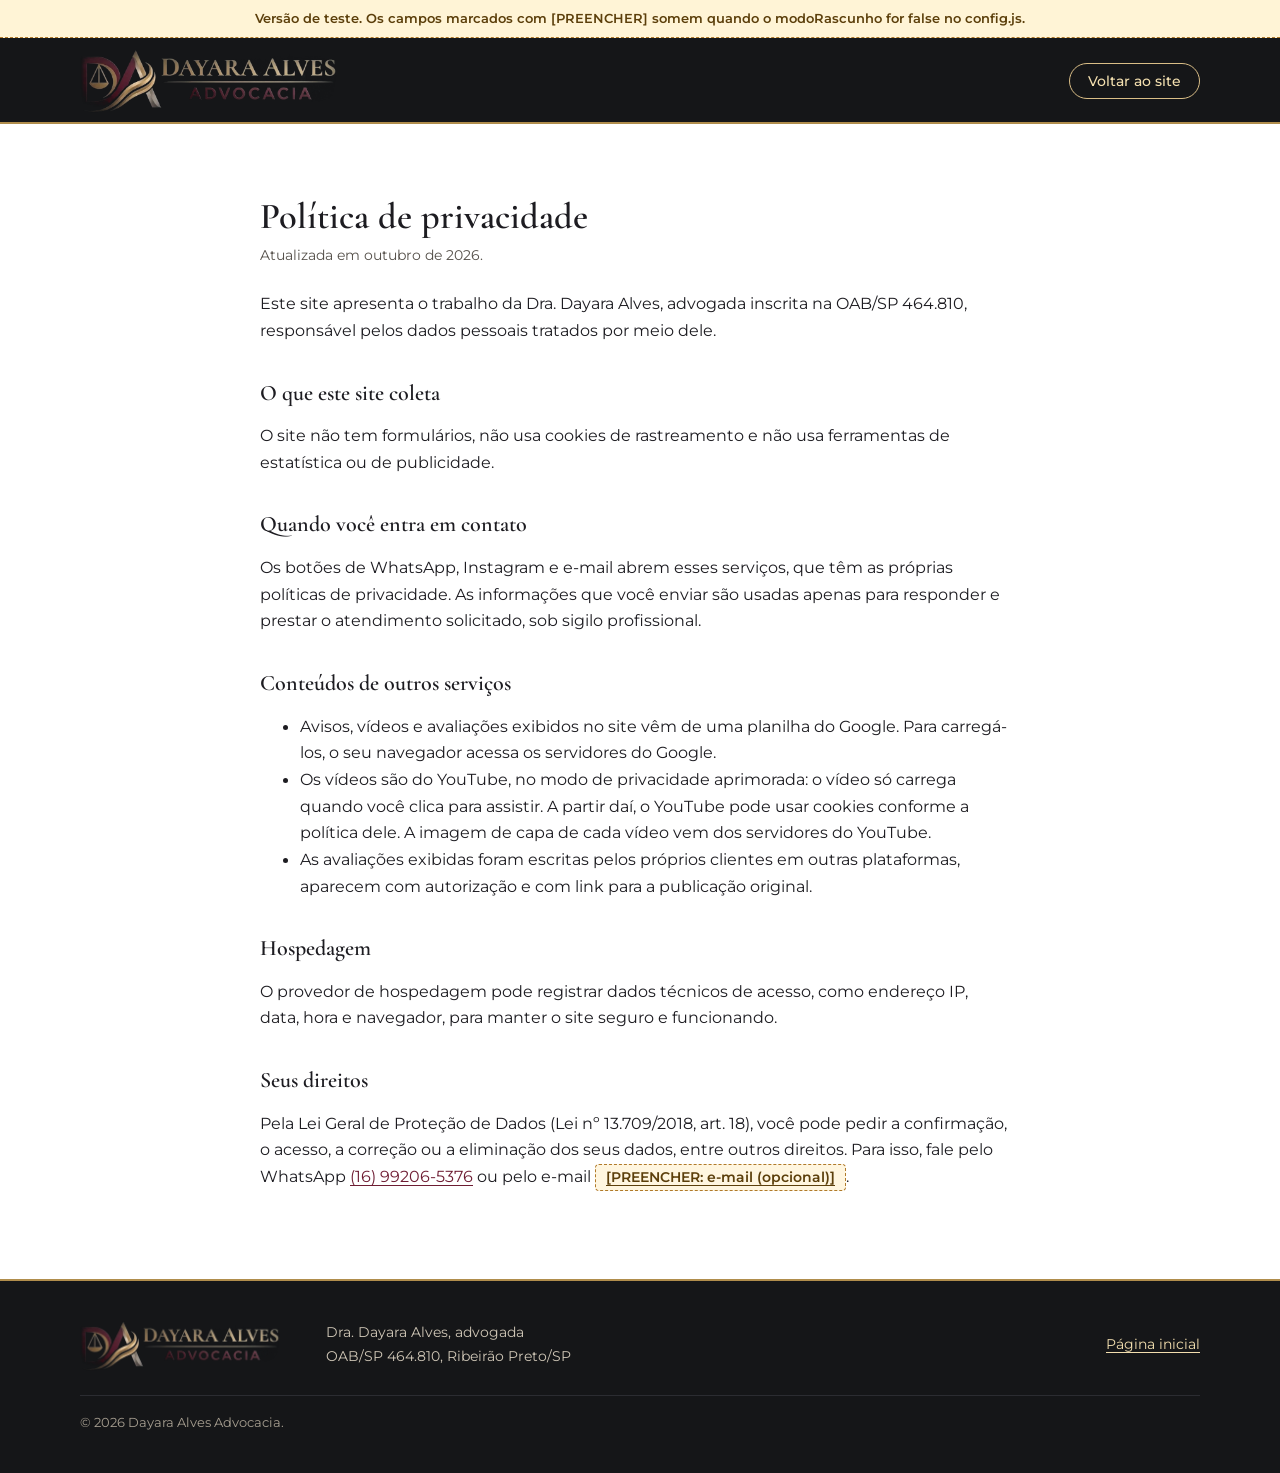
==== politica-de-privacidade.html @ b155250c "Versão 1.0 do site" ====
<!doctype html>
<!--
  Dayara Alves Advocacia · site
  Autor: Diego · github.com/diego-dba
  Versão 1.0 · outubro de 2026
-->
<html lang="pt-BR">
<head>
  <meta charset="utf-8">
  <meta name="viewport" content="width=device-width, initial-scale=1">
  <title>Política de privacidade | Dayara Alves Advocacia</title>
  <meta name="description" content="Como o site da Dra. Dayara Alves trata dados pessoais.">
  <link rel="canonical" href="https://dayara.adv.br/politica-de-privacidade.html">
  <meta name="theme-color" content="#151618">
  <link rel="icon" href="favicon.ico" sizes="any">
  <link rel="icon" type="image/png" sizes="32x32" href="assets/img/favicon-32.png">
  <link rel="apple-touch-icon" href="assets/img/apple-touch-icon.png">
  <link rel="preload" href="assets/fonts/montserrat-latin-wght-normal.woff2" as="font" type="font/woff2" crossorigin>
  <link rel="stylesheet" href="assets/css/site.css">
  <script src="config.js" defer></script>  <!-- uso o mesmo config.js do index, assim nome, oab e telefone ficam iguais nas duas páginas -->
  <script src="assets/js/site.js" defer></script>
</head>
<body>
  <a class="pular" href="#conteudo">Pular para o conteúdo</a>

  <header class="topo">  <!-- mesmo topo do index, só que no lugar do menu fica o botão de voltar -->
    <div class="envoltorio topo__barra">
      <a class="topo__marca" href="index.html" aria-label="Dayara Alves Advocacia, página inicial">
        <picture>
          <source srcset="assets/img/logo-dayara-alves.webp" type="image/webp">
          <img src="assets/img/logo-dayara-alves.png" width="840" height="228" alt="Dayara Alves Advocacia">
        </picture>
      </a>
      <nav aria-label="Navegação">
        <a class="topo__voltar" href="index.html">Voltar<span class="topo__voltar-extra"> ao site</span></a>
      </nav>
    </div>
  </header>

  <main id="conteudo" class="texto-legal">  <!-- texto da política. a cliente ainda precisa revisar antes de eu divulgar o site -->
    <div class="envoltorio">
      <h1>Política de privacidade</h1>
      <p class="atualizacao">Atualizada em outubro de 2026.</p>  <!-- se eu mudar o texto, atualizo essa data -->

      <p>Este site apresenta o trabalho da <span data-campo="tratamento"></span> <span data-campo="nome"></span>, advogada inscrita na <span data-campo="oab"></span>, responsável pelos dados pessoais tratados por meio dele.</p>

      <h2>O que este site coleta</h2>
      <p>O site não tem formulários, não usa cookies de rastreamento e não usa ferramentas de estatística ou de publicidade.</p>

      <h2>Quando você entra em contato</h2>
      <p>Os botões de WhatsApp, Instagram e e-mail abrem esses serviços, que têm as próprias políticas de privacidade. As informações que você enviar são usadas apenas para responder e prestar o atendimento solicitado, sob sigilo profissional.</p>

      <h2>Conteúdos de outros serviços</h2>
      <ul>
        <li>Avisos, vídeos e avaliações exibidos no site vêm de uma planilha do Google. Para carregá-los, o seu navegador acessa os servidores do Google.</li>
        <li>Os vídeos são do YouTube, no modo de privacidade aprimorada: o vídeo só carrega quando você clica para assistir. A partir daí, o YouTube pode usar cookies conforme a política dele. A imagem de capa de cada vídeo vem dos servidores do YouTube.</li>
        <li>As avaliações exibidas foram escritas pelos próprios clientes em outras plataformas, aparecem com autorização e com link para a publicação original.</li>
      </ul>

      <h2>Hospedagem</h2>
      <p>O provedor de hospedagem pode registrar dados técnicos de acesso, como endereço IP, data, hora e navegador, para manter o site seguro e funcionando.</p>

      <h2>Seus direitos</h2>
      <!-- o telefone e o e-mail vêm do config.js. na versão final, se o e-mail estiver vazio, o pedaço "ou pelo e-mail" some -->
      <p>Pela Lei Geral de Proteção de Dados (Lei nº 13.709/2018, art. 18), você pode pedir a confirmação, o acesso, a correção ou a eliminação dos seus dados, entre outros direitos. Para isso, fale pelo WhatsApp <a href="index.html#contato" data-link="whatsapp" data-campo="telefone" target="_blank" rel="noopener"></a><span class="se-email"> ou pelo e-mail <a href="#" data-link="email" data-campo="email" data-ocultar=".se-email" data-rotulo="e-mail (opcional)"></a></span>.</p>
    </div>
  </main>

  <footer class="rodape">  <!-- rodapé igual ao do index -->
    <div class="envoltorio rodape__grade">
      <a class="rodape__marca" href="index.html" aria-label="Página inicial">
        <picture>
          <source srcset="assets/img/logo-dayara-alves.webp" type="image/webp">
          <img src="assets/img/logo-dayara-alves.png" width="840" height="228" alt="Dayara Alves Advocacia" loading="lazy">
        </picture>
      </a>
      <div class="rodape__dados">
        <p><span data-campo="tratamento"></span> <span data-campo="nome"></span>, advogada</p>
        <p><span data-campo="oab"></span>, <span data-campo="cidade"></span></p>
      </div>
      <p><a href="index.html">Página inicial</a></p>
      <p class="rodape__final">© <span data-ano></span> <span data-campo="marca"></span>. <span data-campo="creditoDesenvolvedor" data-opcional></span></p>
    </div>
  </footer>
</body>
</html>
---- assets/css/site.css ----
/*
 * Dayara Alves Advocacia · site
 * Autor: Diego · github.com/diego-dba
 * Versão 1.0 · outubro de 2026
 */

/* as cores do site eu tirei da logo dela: carvão, dourado e vinho.
   quando quero deixar todos os textos maiores ou menores de uma vez, eu mudo só o --escala ali embaixo */

@font-face {  /* montserrat, a fonte dos textos. deixei as fontes dentro do site pra não depender do google fonts */
  font-family: "Montserrat";
  src: url("../fonts/montserrat-latin-wght-normal.woff2") format("woff2");
  font-weight: 100 900;
  font-style: normal;
  font-display: swap;   /* com o swap o texto aparece na hora com outra fonte e troca quando a montserrat carrega */
}
@font-face {  /* cormorant garamond, a fonte dos títulos */
  font-family: "Cormorant Garamond";
  src: url("../fonts/cormorant-garamond-latin-wght-normal.woff2") format("woff2");
  font-weight: 300 700;
  font-style: normal;
  font-display: swap;
}
@font-face {  /* a mesma cormorant em itálico, que eu uso nas avaliações */
  font-family: "Cormorant Garamond";
  src: url("../fonts/cormorant-garamond-latin-wght-italic.woff2") format("woff2");
  font-weight: 300 700;
  font-style: italic;
  font-display: swap;
}

:root {  /* variáveis com as cores e medidas que eu uso no site todo, mudando aqui muda em tudo */
  --escala: 95%;              /* deixei 95% porque no meu notebook de 13" achei melhor assim */
  --carvao: #151618;          /* usei a mesma cor do fundo da logo 3D pra ela parecer recortada na faixa, por isso não mudo */
  --carvao-linha: #2B2C31;    /* uso nas linhas finas em cima do fundo escuro */
  --ouro: #B08D4C;            /* o dourado eu uso nas linhas e nos detalhes */
  --ouro-escuro: #8A6A30;
  --ouro-claro: #D9BD86;
  --vinho: #6E1D33;           /* o vinho eu uso nos botões e nos links */
  --vinho-escuro: #531525;
  --vinho-claro: #FBF4F5;
  --tinta: #1D1C21;           /* cor do texto, quase preto */
  --texto-suave: #55504A;     /* texto mais clarinho, pros textos de apoio */
  --papel: #FFFFFF;
  --linho: #F5F0E8;           /* o bege que eu uso pra intercalar as seções */
  --linha: #E3D9C9;
  --largura: 1120px;          /* largura máxima do conteúdo, pra não esticar demais em tela grande */
  --serif: "Cormorant Garamond", Georgia, "Times New Roman", serif;   /* fonte dos títulos */
  --sans: "Montserrat", "Segoe UI", Arial, sans-serif;                /* fonte dos textos */
  --altura-topo: 84px;
}
@media (max-width: 760px) {  /* no celular eu deixo o topo mais baixo */
  :root { --altura-topo: 68px; }
}

*, *::before, *::after { box-sizing: border-box; }   /* faz a borda e o padding contarem dentro da largura, assim nada estoura a tela */

html {
  font-size: var(--escala);
  scroll-behavior: smooth;                               /* rolagem suave quando a pessoa clica no menu */
  scroll-padding-top: calc(var(--altura-topo) + 16px);   /* sem isso o título da seção fica escondido atrás do topo fixo */
  -webkit-text-size-adjust: 100%;                        /* pro iphone não aumentar o texto sozinho quando vira a tela */
}
@media (prefers-reduced-motion: reduce) {  /* se a pessoa desativou as animações no aparelho, eu tiro a rolagem suave */
  html { scroll-behavior: auto; }
}

body {
  margin: 0;
  background: var(--papel);
  color: var(--tinta);
  font-family: var(--sans);
  font-size: 1.0625rem;   /* dá 17px quando a escala está em 100% */
  line-height: 1.65;
  -webkit-font-smoothing: antialiased;
}

img { max-width: 100%; height: auto; display: block; }   /* assim a imagem nunca fica maior que a tela */
a { color: var(--vinho); text-underline-offset: 3px; }
a:hover { color: var(--vinho-escuro); }
[hidden] { display: none !important; }   /* garante que o que o site.js esconde fica escondido mesmo */

:focus-visible { outline: 3px solid var(--vinho); outline-offset: 3px; border-radius: 4px; }   /* contorno de quem navega pelo teclado, deixei bem visível pra acessibilidade */
.topo :focus-visible, .rodape :focus-visible { outline-color: var(--ouro-claro); }   /* no fundo escuro o vinho quase não aparece, então lá eu uso dourado */

.envoltorio {  /* caixa que centraliza o conteúdo e deixa 16px de cada lado no celular */
  width: min(100% - 32px, var(--largura));
  margin-inline: auto;
}

.pular {  /* link "pular para o conteúdo", fica escondido lá em cima e só aparece quando a pessoa aperta tab */
  position: absolute;
  left: 16px;
  top: -80px;
  z-index: 100;
  padding: 10px 16px;
  background: var(--papel);
  color: var(--vinho);
  font-weight: 600;
  border-radius: 6px;
}
.pular:focus { top: 16px; }

.faixa-rascunho {  /* faixa amarela do modo rascunho, some quando eu troco o modoRascunho pra false */
  margin: 0;
  padding: 8px 16px;
  background: #FFF4D6;
  color: #5C3F0B;
  border-bottom: 1px dashed #B07A2A;
  font-size: 0.85rem;
  font-weight: 600;
  text-align: center;
}
.preencher {  /* os quadradinhos de [PREENCHER], que também somem na versão final */
  display: inline-block;
  padding: 2px 10px;
  border: 1.5px dashed #B07A2A;
  border-radius: 4px;
  background: #FFF6E0;
  color: #5C3F0B;
  font-family: var(--sans);
  font-size: 0.9rem;
  font-style: normal;
  font-weight: 600;
  line-height: 1.5;
  letter-spacing: 0;
}

.topo {  /* deixei só o topo escuro e o resto claro, com a mesma cor do fundo da logo 3D pra ela parecer recortada na faixa */
  position: sticky;   /* fica grudado lá em cima quando a pessoa rola a página */
  top: 0;
  z-index: 50;
  background: var(--carvao);
  border-bottom: 2px solid var(--ouro);
}
.topo__barra {
  height: var(--altura-topo);
  display: flex;
  align-items: center;
  justify-content: space-between;   /* logo na esquerda e menu na direita */
  gap: 24px;
}
.topo__marca { display: block; flex: none; }
.topo__marca img {
  height: calc(var(--altura-topo) - 12px);   /* a logo acompanha a altura do topo */
  width: auto;
}

.menu {  /* menu do computador, tudo numa linha só */
  display: flex;
  align-items: center;
  gap: 24px;
}
.menu a {
  color: #EDE5D6;
  text-decoration: none;
  font-size: 0.9rem;
  font-weight: 500;
  white-space: nowrap;   /* não deixa "Áreas de atuação" quebrar em duas linhas */
}
.menu a:hover { color: var(--ouro-claro); }
.menu .menu__whatsapp {  /* coloquei borda dourada no whatsapp pra ele se destacar dos outros links */
  padding: 9px 18px;
  border: 1px solid var(--ouro-claro);
  border-radius: 999px;   /* 999px deixa as pontas totalmente redondas */
  color: #F3DFAF;
}
.menu .menu__whatsapp:hover { background: #22231F; }

.topo__voltar {  /* botão de voltar que fica no lugar do menu na página da política de privacidade */
  padding: 9px 18px;
  border: 1px solid var(--ouro-claro);
  border-radius: 999px;
  color: #F3DFAF;
  font-size: 0.9rem;
  font-weight: 500;
  text-decoration: none;
  white-space: nowrap;
}
.topo__voltar:hover { color: #FFFFFF; }
@media (max-width: 480px) {  /* em celular bem pequeno fica só "Voltar", senão não cabe do lado da logo */
  .topo__voltar-extra { display: none; }
}

.menu-botao {  /* botão "Menu", que só aparece em tela menor */
  display: none;
  align-items: center;
  gap: 8px;
  min-height: 46px;
  padding: 0 14px;
  background: transparent;
  color: #F3DFAF;
  border: 1px solid #4A4436;
  border-radius: 999px;
  font: 600 0.9rem var(--sans);
  cursor: pointer;
}
.menu-botao svg { width: 22px; height: 22px; }

@media (max-width: 1180px) {  /* abaixo de 1180px o menu não cabia numa linha, então fiz ele virar uma gaveta que abre embaixo do topo */
  .menu-botao { display: inline-flex; }
  .menu {
    position: absolute;
    top: 100%;   /* começa logo abaixo da faixa do topo */
    left: 0;
    right: 0;
    display: none;
    flex-direction: column;
    align-items: stretch;
    gap: 0;
    padding: 6px 16px 20px;
    background: var(--carvao);
    border-bottom: 2px solid var(--ouro);
  }
  .menu.aberto { display: flex; }   /* quem coloca a classe "aberto" é o site.js, quando a pessoa clica no botão */
  .menu a {
    padding: 13px 4px;
    border-bottom: 1px solid var(--carvao-linha);
    font-size: 1rem;
  }
  .menu .menu__whatsapp {
    margin-top: 14px;
    text-align: center;
    border-bottom: 1px solid var(--ouro-claro);
  }
}

.avisos {  /* faixa de avisos logo abaixo do topo, o texto vem da aba Avisos da planilha */
  background: var(--linho);
  border-bottom: 1px solid var(--linha);
}
.avisos__lista { padding: 10px 0; }
.avisos__item {
  margin: 0;
  padding: 4px 0;
  font-size: 0.95rem;
  font-weight: 500;
  text-align: center;
}
.avisos__item a { font-weight: 600; margin-left: 6px; }

.inicio { padding: clamp(40px, 6vw, 80px) 0 clamp(48px, 6vw, 80px); }   /* abertura. o clamp é (mínimo, ideal, máximo), aí o espaço cresce com a tela sem passar do limite */
.inicio__grade {
  display: grid;
  grid-template-columns: minmax(0, 1.4fr) minmax(0, 0.9fr);   /* deixei a coluna do texto mais larga que a da foto */
  gap: clamp(32px, 5vw, 64px);
  align-items: center;
}
.inicio.sem-foto .inicio__grade { grid-template-columns: minmax(0, 1fr); }   /* sem foto, o texto ocupa a largura toda */

.inicio__apresentacao {
  margin: 0 0 18px;
  font-size: 0.98rem;
  font-weight: 600;
  line-height: 1.5;
}
.inicio__apresentacao small {
  display: block;
  font-size: 0.9rem;
  font-weight: 500;
  color: var(--texto-suave);
}
.inicio__titulo {
  margin: 0;
  max-width: 22ch;   /* ch é a largura de um caractere, então dá mais ou menos 22 letras por linha */
  font-family: var(--serif);
  font-weight: 600;
  font-size: clamp(1.9rem, 1.1rem + 2.2vw, 2.75rem);
  line-height: 1.08;
  letter-spacing: -0.01em;
}
.inicio__titulo::after {  /* risquinho dourado embaixo do título */
  content: "";
  display: block;
  width: 80px;
  height: 2px;
  margin-top: 22px;
  background: var(--ouro);
}
.inicio__resumo {
  margin: 22px 0 0;
  max-width: 54ch;
  font-size: 1.1rem;
  color: var(--texto-suave);
}
.inicio__acoes {
  display: flex;
  flex-wrap: wrap;
  gap: 12px;
  margin-top: 28px;
}
.inicio__atendimento {
  margin: 18px 0 0;
  font-size: 0.95rem;
  color: var(--texto-suave);
}

.inicio__foto {  /* a foto tem uma moldura dourada deslocada pra trás */
  position: relative;
  isolation: isolate;   /* sem isso a moldura (que tem z-index -1) pode sumir atrás do fundo da seção */
  width: 100%;
  max-width: 360px;
  justify-self: end;
  margin: 0 14px 14px 0;   /* espaço pra moldura não ficar cortada */
}
.inicio__foto::before {
  content: "";
  position: absolute;
  inset: 14px -14px -14px 14px;
  border: 1.5px solid var(--ouro);
  z-index: -1;
}
.inicio__foto img {
  width: 100%;
  aspect-ratio: 4 / 5;   /* foto sempre em pé, mesmo se a original for de outro formato */
  object-fit: cover;     /* corta as sobras em vez de esticar a foto */
  background: var(--linho);
}
.foto-vazia {  /* quadrado tracejado no lugar da foto, só no rascunho, enquanto a cliente não manda a foto */
  display: grid;
  place-items: center;
  aspect-ratio: 4 / 5;
  padding: 24px;
  background: #FFF6E0;
  border: 1.5px dashed #B07A2A;
  color: #5C3F0B;
  font-size: 0.95rem;
  font-weight: 600;
  text-align: center;
}

.botao {  /* botões com altura mínima de 48px pra ficar fácil de apertar com o dedo */
  display: inline-flex;
  align-items: center;
  justify-content: center;
  gap: 10px;
  min-height: 48px;
  padding: 12px 24px;
  border-radius: 999px;
  font-family: var(--sans);
  font-size: 1rem;
  font-weight: 600;
  line-height: 1.2;
  text-decoration: none;
  border: 1.5px solid transparent;
}
.botao svg { width: 20px; height: 20px; flex: none; }
.botao--principal { background: var(--vinho); color: #FFF7EC; }   /* botão vinho cheio */
.botao--principal:hover { background: var(--vinho-escuro); color: #FFF7EC; }
.botao--contorno { border-color: var(--vinho); color: var(--vinho); background: transparent; }   /* botão só com a borda */
.botao--contorno:hover { background: var(--vinho-claro); }
.botao--grande { min-height: 54px; padding: 14px 30px; font-size: 1.05rem; }   /* o botão maior, que eu uso no contato */

.secao { padding: clamp(48px, 6vw, 80px) 0; }   /* as seções vão intercalando fundo branco e bege pra separar uma da outra */
.secao--linho { background: var(--linho); }
.secao__titulo {
  margin: 0 0 26px;
  font-family: var(--serif);
  font-weight: 600;
  font-size: clamp(1.6rem, 1rem + 1.4vw, 2.1rem);
  line-height: 1.1;
}
.secao__intro {
  margin: -10px 0 28px;
  max-width: 60ch;
  color: var(--texto-suave);
}

.sobre {  /* quem vai atender: título de um lado e texto do outro */
  display: grid;
  grid-template-columns: minmax(0, 1fr) minmax(0, 1.4fr);
  gap: clamp(20px, 4vw, 56px);
}
.sobre .secao__titulo { margin-bottom: 0; }
.sobre__texto p { margin: 0 0 16px; max-width: 64ch; }
.sobre__texto p:last-child { margin-bottom: 0; }
.sobre__especializacao { font-weight: 600; }

.areas {  /* áreas de atuação, com uma linha separando cada área */
  list-style: none;
  margin: 0;
  padding: 0;
  border-top: 1px solid var(--linha);
}
.areas li {
  display: grid;
  grid-template-columns: minmax(0, 1fr) minmax(0, 1.7fr);
  gap: 10px 40px;
  padding: 22px 0;
  border-bottom: 1px solid var(--linha);
}
.areas h3 {
  margin: 0;
  font-family: var(--serif);
  font-size: 1.45rem;
  font-weight: 600;
  line-height: 1.2;
}
.areas p { margin: 0; color: var(--texto-suave); max-width: 60ch; }

.passos {  /* os números 1, 2 e 3 do "como funciona" não estão no html, quem escreve é o próprio css com o counter */
  list-style: none;
  counter-reset: passo;   /* começa a contagem */
  display: grid;
  grid-template-columns: repeat(3, minmax(0, 1fr));
  gap: 32px;
  margin: 0;
  padding: 0;
}
.passos li { counter-increment: passo; }   /* soma 1 a cada passo */
.passos li::before {
  content: counter(passo);   /* aqui ele escreve o número */
  display: block;
  margin-bottom: 8px;
  font-family: var(--serif);
  font-size: 3.2rem;
  font-weight: 600;
  line-height: 1;
  color: var(--ouro-escuro);
}
.passos h3 {
  margin: 0 0 6px;
  font-size: 1.1rem;
  font-weight: 600;
  line-height: 1.3;
}
.passos p { margin: 0; color: var(--texto-suave); }

.avaliacoes {  /* avaliações que vêm da planilha, em duas colunas no computador */
  display: grid;
  grid-template-columns: repeat(2, minmax(0, 1fr));
  gap: 40px 56px;
}
.avaliacao { margin: 0; padding-top: 20px; border-top: 2px solid var(--ouro); }
.avaliacao__texto { margin: 0; }
.avaliacao__texto p {
  margin: 0;
  font-family: var(--serif);
  font-style: italic;
  font-size: 1.25rem;
  line-height: 1.45;
}
.avaliacao__autor {
  margin-top: 14px;
  display: flex;
  flex-wrap: wrap;
  gap: 4px 14px;
  font-size: 0.95rem;
  color: var(--texto-suave);
}
.avaliacao__nome { font-weight: 600; color: var(--tinta); }
.avaliacoes__google { margin: 36px 0 0; font-weight: 600; }

.videos {  /* vídeos que vêm da planilha. antes do clique só aparece a capa, assim o youtube só carrega se a pessoa quiser assistir */
  display: grid;
  grid-template-columns: repeat(2, minmax(0, 1fr));
  gap: 32px;
}
.video { margin: 0; }
.video__capa, .video__quadro {
  display: block;
  width: 100%;
  aspect-ratio: 16 / 9;   /* formato de vídeo do youtube */
  border: 0;
}
.video__capa {
  position: relative;
  padding: 0;
  background: var(--carvao) center / cover no-repeat;
  cursor: pointer;
}
.video__play {  /* bolinha vinho com o triângulo do play, no meio da capa */
  position: absolute;
  inset: 0;
  margin: auto;
  width: 64px;
  height: 64px;
  display: grid;
  place-items: center;
  border-radius: 50%;
  background: var(--vinho);
  color: #FFF7EC;
  box-shadow: 0 6px 18px rgba(0, 0, 0, 0.35);
}
.video__play svg { width: 26px; height: 26px; margin-left: 4px; fill: currentColor; }
.video__titulo { display: block; margin-top: 10px; font-weight: 600; }
.video__descricao { margin: 4px 0 0; color: var(--texto-suave); font-size: 0.95rem; }

.alerta {  /* caixa do aviso contra golpe, em destaque com borda vinho */
  display: grid;
  grid-template-columns: auto minmax(0, 1fr);
  gap: 16px 20px;
  align-items: start;
  padding: clamp(22px, 3.5vw, 32px);
  background: var(--vinho-claro);
  border: 1.5px solid var(--vinho);
  border-radius: 10px;
}
.alerta svg { width: 36px; height: 36px; color: var(--vinho); }
.alerta h2 {
  margin: 0 0 6px;
  font-family: var(--serif);
  font-size: 1.6rem;
  font-weight: 600;
  line-height: 1.15;
}
.alerta p { margin: 0; max-width: 70ch; }

.contato {  /* contato: texto e botão de um lado, lista de canais do outro */
  display: grid;
  grid-template-columns: minmax(0, 1.15fr) minmax(0, 1fr);
  gap: clamp(28px, 5vw, 72px);
  align-items: start;
}
.contato__texto p { margin: 0 0 26px; max-width: 46ch; color: var(--texto-suave); }
.canais {
  list-style: none;
  margin: 0;
  padding: 0;
  border-top: 1px solid var(--linha);
}
.canais li {
  display: grid;
  grid-template-columns: 26px minmax(0, 1fr);
  gap: 14px;
  align-items: start;
  padding: 16px 0;
  border-bottom: 1px solid var(--linha);
}
.canais svg { width: 22px; height: 22px; margin-top: 3px; color: var(--ouro-escuro); }
.canais strong { display: block; font-size: 0.9rem; font-weight: 600; color: var(--texto-suave); }
.canais a, .canais span { font-weight: 600; overflow-wrap: anywhere; }   /* e-mail comprido quebra a linha em vez de estourar a tela */

.rodape {  /* rodapé escuro, combinando com o topo */
  background: var(--carvao);
  color: #CFC6B6;
  border-top: 2px solid var(--ouro);
  padding: 36px 0 40px;
  font-size: 0.95rem;
}
.rodape__grade {
  display: grid;
  grid-template-columns: auto minmax(0, 1fr) auto;
  gap: 16px 40px;
  align-items: center;
}
.rodape__marca img { height: 56px; width: auto; }
.rodape__dados p { margin: 0; }
.rodape a { color: #F3DFAF; }
.rodape a:hover { color: #FFFFFF; }
.rodape__final {
  grid-column: 1 / -1;
  margin: 6px 0 0;
  padding-top: 16px;
  border-top: 1px solid var(--carvao-linha);
  font-size: 0.85rem;
  color: #A69E90;
}

.flutuante {  /* botão flutuante do whatsapp (celular). escondo enquanto a abertura aparece porque lá já tem um botão igual */
  position: fixed;
  right: 16px;
  bottom: calc(16px + env(safe-area-inset-bottom, 0px));   /* pra não ficar embaixo da barrinha do iphone */
  z-index: 40;
  display: none;   /* no computador ele não aparece, lá embaixo na parte do celular ele vira inline-flex */
  align-items: center;
  gap: 8px;
  min-height: 48px;
  padding: 10px 18px;
  border-radius: 999px;
  background: var(--vinho);
  color: #FFF7EC;
  font-weight: 600;
  text-decoration: none;
  box-shadow: 0 8px 22px rgba(21, 22, 24, 0.35);
  transition: opacity 0.2s ease, transform 0.2s ease, visibility 0.2s;
}
.flutuante svg { width: 22px; height: 22px; }
.flutuante:hover { color: #FFF7EC; background: var(--vinho-escuro); }
.flutuante--oculto { opacity: 0; visibility: hidden; transform: translateY(12px); }   /* quem coloca e tira essa classe é o site.js */
@media (prefers-reduced-motion: reduce) {
  .flutuante { transition: none; }
}

.texto-legal { padding: clamp(40px, 6vw, 72px) 0; }   /* página da política de privacidade, que é só texto */
.texto-legal .envoltorio { max-width: 760px; }        /* coluna mais estreita pra ficar mais fácil de ler */
.texto-legal h1 {
  margin: 0 0 8px;
  font-family: var(--serif);
  font-size: clamp(1.9rem, 1.1rem + 1.8vw, 2.4rem);
  font-weight: 600;
  line-height: 1.1;
}
.texto-legal h2 {
  margin: 36px 0 8px;
  font-family: var(--serif);
  font-size: 1.45rem;
  font-weight: 600;
  line-height: 1.2;
}
.texto-legal p, .texto-legal li { max-width: 68ch; }
.texto-legal .atualizacao { color: var(--texto-suave); font-size: 0.95rem; margin: 0 0 22px; }

.sem-js { margin: 0; padding: 14px 16px; background: #FFF4D6; text-align: center; }   /* aviso de quando o javascript está desligado, fica no noscript do index.html */

@media (max-width: 760px) {  /* celular e tablet pequeno: quase tudo vira uma coluna só */
  body { font-size: 1rem; }
  .inicio__grade { grid-template-columns: minmax(0, 1fr); }
  .inicio__foto { max-width: 320px; justify-self: start; }
  .inicio__acoes .botao { flex: 1 1 100%; }
  .sobre, .contato { grid-template-columns: minmax(0, 1fr); }
  .areas li { grid-template-columns: minmax(0, 1fr); padding: 20px 0; }
  .passos { grid-template-columns: minmax(0, 1fr); gap: 26px; }
  .passos li::before { font-size: 2.8rem; }
  .avaliacoes, .videos { grid-template-columns: minmax(0, 1fr); }
  .alerta { grid-template-columns: minmax(0, 1fr); }
  .rodape__grade { grid-template-columns: minmax(0, 1fr); }
  .flutuante { display: inline-flex; }   /* aqui o botão flutuante passa a aparecer */
  .rodape { padding-bottom: 92px; }      /* espaço pro botão flutuante não tampar o rodapé */
}

@media print {  /* na hora de imprimir somem o topo, o botão flutuante, os avisos e as capas dos vídeos */
  .topo, .menu, .flutuante, .faixa-rascunho, .avisos, .video__capa { display: none !important; }
  body { font-size: 12pt; }
}
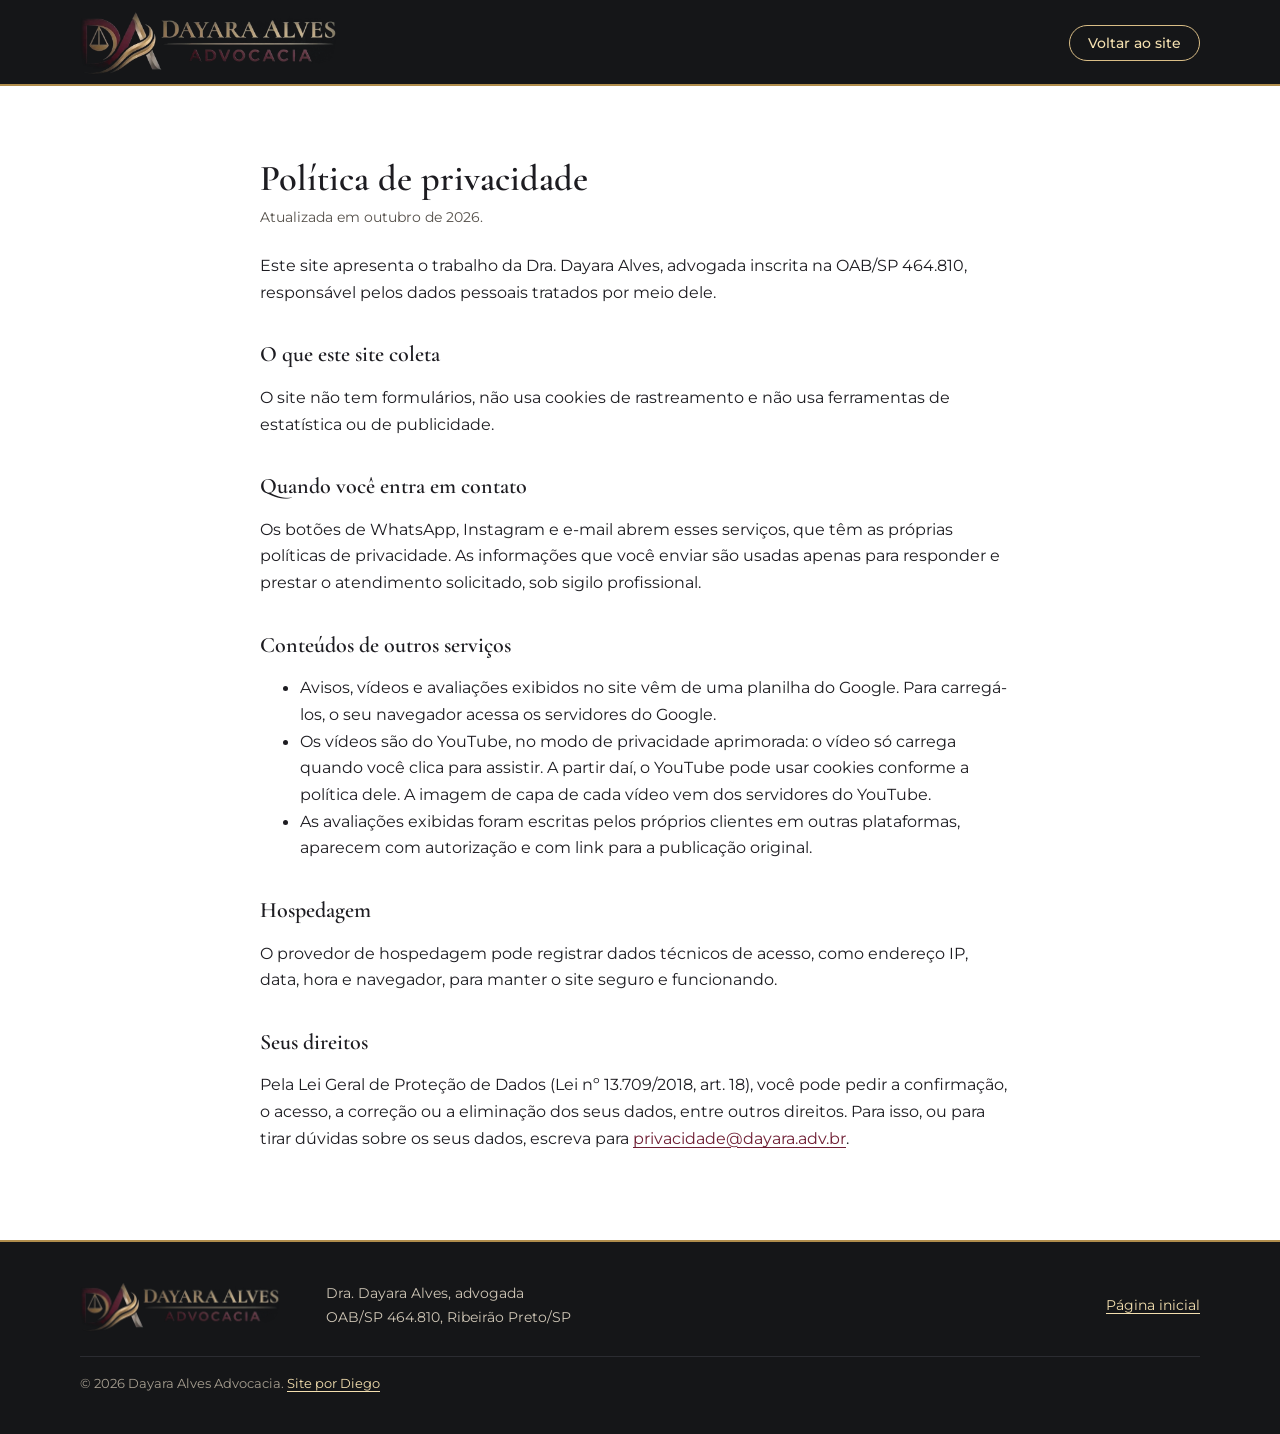
==== commit 2d4369c1: "Lança o site: sai do rascunho, coloca os e-mails do domínio e arruma o aviso de golpe no computador" ====
--- a/politica-de-privacidade.html
+++ b/politica-de-privacidade.html
@@ -37,7 +37,7 @@
     </div>
   </header>
 
-  <main id="conteudo" class="texto-legal">  <!-- texto da política. a cliente ainda precisa revisar antes de eu divulgar o site -->
+  <main id="conteudo" class="texto-legal">  <!-- texto da política. conferido com a cliente antes de divulgar o site (out/2026) -->
     <div class="envoltorio">
       <h1>Política de privacidade</h1>
       <p class="atualizacao">Atualizada em outubro de 2026.</p>  <!-- se eu mudar o texto, atualizo essa data -->
@@ -61,8 +61,8 @@
       <p>O provedor de hospedagem pode registrar dados técnicos de acesso, como endereço IP, data, hora e navegador, para manter o site seguro e funcionando.</p>
 
       <h2>Seus direitos</h2>
-      <!-- o telefone e o e-mail vêm do config.js. na versão final, se o e-mail estiver vazio, o pedaço "ou pelo e-mail" some -->
-      <p>Pela Lei Geral de Proteção de Dados (Lei nº 13.709/2018, art. 18), você pode pedir a confirmação, o acesso, a correção ou a eliminação dos seus dados, entre outros direitos. Para isso, fale pelo WhatsApp <a href="index.html#contato" data-link="whatsapp" data-campo="telefone" target="_blank" rel="noopener"></a><span class="se-email"> ou pelo e-mail <a href="#" data-link="email" data-campo="email" data-ocultar=".se-email" data-rotulo="e-mail (opcional)"></a></span>.</p>
+      <!-- esses pedidos chegam só pelo e-mail de privacidade (emailPrivacidade do config.js), que quem cuida sou eu. não coloquei whatsapp aqui de propósito -->
+      <p>Pela Lei Geral de Proteção de Dados (Lei nº 13.709/2018, art. 18), você pode pedir a confirmação, o acesso, a correção ou a eliminação dos seus dados, entre outros direitos. <span class="se-privacidade">Para isso, ou para tirar dúvidas sobre os seus dados, escreva para <a href="#" data-link="emailPrivacidade" data-campo="emailPrivacidade" data-ocultar=".se-privacidade" data-rotulo="e-mail de privacidade"></a>.</span></p>
     </div>
   </main>
 
@@ -79,7 +79,7 @@
         <p><span data-campo="oab"></span>, <span data-campo="cidade"></span></p>
       </div>
       <p><a href="index.html">Página inicial</a></p>
-      <p class="rodape__final">© <span data-ano></span> <span data-campo="marca"></span>. <span data-campo="creditoDesenvolvedor" data-opcional></span></p>
+      <p class="rodape__final">© <span data-ano></span> <span data-campo="marca"></span>. <a data-campo="creditoDesenvolvedor" data-link="emailDesenvolvedor" data-opcional></a></p>
     </div>
   </footer>
 </body>
--- a/assets/css/site.css
+++ b/assets/css/site.css
@@ -239,18 +239,18 @@
 }
 .avisos__item a { font-weight: 600; margin-left: 6px; }
 
-.inicio { padding: clamp(40px, 6vw, 80px) 0 clamp(48px, 6vw, 80px); }   /* abertura. o clamp é (mínimo, ideal, máximo), aí o espaço cresce com a tela sem passar do limite */
+.inicio { padding: clamp(24px, 3vw, 40px) 0 clamp(48px, 6vw, 80px); }   /* abertura. diminuí o espaço de cima porque sobrava muito entre o topo e o nome dela. o clamp é (mínimo, ideal, máximo) */
 .inicio__grade {
   display: grid;
   grid-template-columns: minmax(0, 1.4fr) minmax(0, 0.9fr);   /* deixei a coluna do texto mais larga que a da foto */
   gap: clamp(32px, 5vw, 64px);
-  align-items: center;
+  align-items: start;   /* o texto começa alinhado com o topo da foto, assim não sobra espaço em cima do nome */
 }
 .inicio.sem-foto .inicio__grade { grid-template-columns: minmax(0, 1fr); }   /* sem foto, o texto ocupa a largura toda */
 
 .inicio__apresentacao {
   margin: 0 0 18px;
-  font-size: 0.98rem;
+  font-size: 1.2rem;   /* aumentei o nome dela pra ter mais destaque */
   font-weight: 600;
   line-height: 1.5;
 }
@@ -374,7 +374,7 @@
 .sobre .secao__titulo { margin-bottom: 0; }
 .sobre__texto p { margin: 0 0 16px; max-width: 64ch; }
 .sobre__texto p:last-child { margin-bottom: 0; }
-.sobre__especializacao { font-weight: 600; }
+.sobre__texto .sobre__especializacao { margin-top: 16px; font-weight: 600; }   /* dei um respiro entre o texto dela e as pós-graduações */
 
 .areas {  /* áreas de atuação, com uma linha separando cada área */
   list-style: none;
@@ -415,6 +415,7 @@
   font-family: var(--serif);
   font-size: 3.2rem;
   font-weight: 600;
+  font-variant-numeric: lining-nums;   /* sem isso a fonte dos títulos desenha o 1 parecido com um I e o 3 descendo da linha */
   line-height: 1;
   color: var(--ouro-escuro);
 }
@@ -495,6 +496,8 @@
   background: var(--vinho-claro);
   border: 1.5px solid var(--vinho);
   border-radius: 10px;
+  max-width: 880px;      /* no computador a caixa ocupava a largura toda e o texto quebrava bem antes do fim, parecia erro. agora a caixa fica do tamanho do texto */
+  margin-inline: auto;   /* e fica no meio da página */
 }
 .alerta svg { width: 36px; height: 36px; color: var(--vinho); }
 .alerta h2 {
@@ -504,7 +507,7 @@
   font-weight: 600;
   line-height: 1.15;
 }
-.alerta p { margin: 0; max-width: 70ch; }
+.alerta p { margin: 0; }
 
 .contato {  /* contato: texto e botão de um lado, lista de canais do outro */
   display: grid;
@@ -548,6 +551,7 @@
 .rodape__dados p { margin: 0; }
 .rodape a { color: #F3DFAF; }
 .rodape a:hover { color: #FFFFFF; }
+.rodape a:not([href]) { color: inherit; }   /* o "Site por Diego" sem e-mail não é link, então fica da cor do texto em vez de parecer clicável */
 .rodape__final {
   grid-column: 1 / -1;
   margin: 6px 0 0;
@@ -557,7 +561,7 @@
   color: #A69E90;
 }
 
-.flutuante {  /* botão flutuante do whatsapp (celular). escondo enquanto a abertura aparece porque lá já tem um botão igual */
+.flutuante {  /* botão flutuante do whatsapp (celular). escondo enquanto o botão grande da abertura está na tela, pra não ficar dois iguais */
   position: fixed;
   right: 16px;
   bottom: calc(16px + env(safe-area-inset-bottom, 0px));   /* pra não ficar embaixo da barrinha do iphone */
@@ -605,15 +609,27 @@
 
 @media (max-width: 760px) {  /* celular e tablet pequeno: quase tudo vira uma coluna só */
   body { font-size: 1rem; }
-  .inicio__grade { grid-template-columns: minmax(0, 1fr); }
-  .inicio__foto { max-width: 320px; justify-self: start; }
+  .inicio__grade { grid-template-columns: auto minmax(0, 1fr); column-gap: 20px; row-gap: 0; align-items: center; }   /* no celular a foto fica pequena, do lado do nome, em vez de enorme lá embaixo */
+  .inicio__grade > div { display: contents; }   /* com o contents os textos da abertura entram direto no grid, aí a foto consegue ficar do lado do nome */
+  .inicio__foto { grid-column: 1; grid-row: 1; width: 84px; margin: 0 6px 24px 0; justify-self: start; }   /* a mesma foto com moldura, só que em miniatura */
+  .inicio__foto::before { inset: 6px -6px -6px 6px; }   /* moldura menor pra acompanhar o tamanho da foto */
+  .foto-vazia { padding: 0; font-size: 0; }   /* no rascunho fica só o quadro tracejado, porque o texto não cabe */
+  .inicio__apresentacao { grid-column: 2; grid-row: 1; }
+  .inicio.sem-foto .inicio__apresentacao { grid-column: 1; }   /* se não tiver foto, o nome volta pro começo da linha */
+  .inicio__titulo, .inicio__resumo, .inicio__acoes, .inicio__atendimento { grid-column: 1 / -1; }   /* o resto da abertura ocupa a largura toda */
   .inicio__acoes .botao { flex: 1 1 100%; }
   .sobre, .contato { grid-template-columns: minmax(0, 1fr); }
   .areas li { grid-template-columns: minmax(0, 1fr); padding: 20px 0; }
   .passos { grid-template-columns: minmax(0, 1fr); gap: 26px; }
-  .passos li::before { font-size: 2.8rem; }
+  .passos li { display: grid; grid-template-columns: 40px minmax(0, 1fr); column-gap: 12px; }   /* no celular o número fica do lado do título, e não em cima */
+  .passos li::before { grid-row: 1 / span 2; margin: 0; font-size: 2.6rem; }   /* o número ocupa a altura do título e do texto, do lado deles */
+  .passos h3, .passos p { grid-column: 2; }
   .avaliacoes, .videos { grid-template-columns: minmax(0, 1fr); }
-  .alerta { grid-template-columns: minmax(0, 1fr); }
+  .alerta { grid-template-columns: auto minmax(0, 1fr); gap: 12px 14px; align-items: center; }   /* no celular o ícone fica do lado do título, sozinho em cima parecia erro */
+  .alerta > div { display: contents; }   /* mesmo truque da abertura: o título e o texto entram direto no grid */
+  .alerta svg { width: 30px; height: 30px; }
+  .alerta h2 { margin: 0; }
+  .alerta p { grid-column: 1 / -1; }
   .rodape__grade { grid-template-columns: minmax(0, 1fr); }
   .flutuante { display: inline-flex; }   /* aqui o botão flutuante passa a aparecer */
   .rodape { padding-bottom: 92px; }      /* espaço pro botão flutuante não tampar o rodapé */
@@ -622,4 +638,4 @@
 @media print {  /* na hora de imprimir somem o topo, o botão flutuante, os avisos e as capas dos vídeos */
   .topo, .menu, .flutuante, .faixa-rascunho, .avisos, .video__capa { display: none !important; }
   body { font-size: 12pt; }
-}
+}
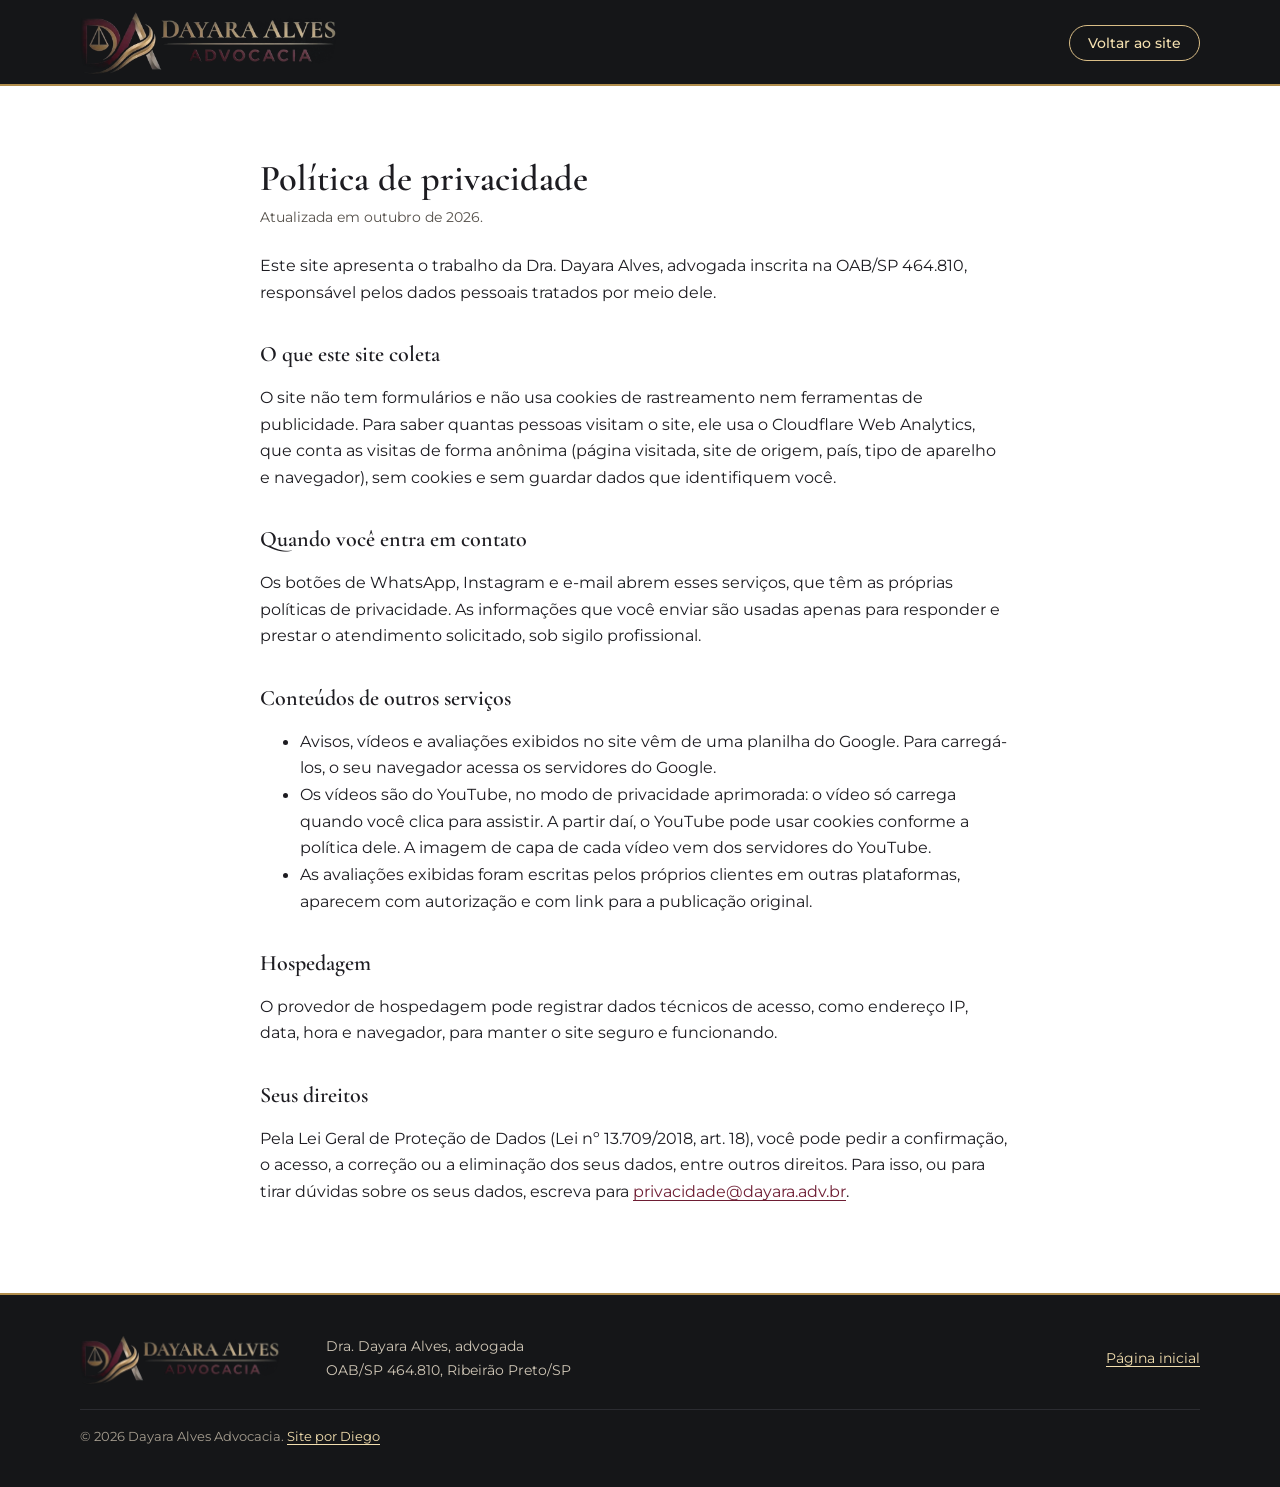
==== commit 46b0eb80: "Liga o contador de visitas (Cloudflare Web Analytics) e explica na política de privacidade" ====
--- a/politica-de-privacidade.html
+++ b/politica-de-privacidade.html
@@ -45,7 +45,9 @@
       <p>Este site apresenta o trabalho da <span data-campo="tratamento"></span> <span data-campo="nome"></span>, advogada inscrita na <span data-campo="oab"></span>, responsável pelos dados pessoais tratados por meio dele.</p>
 
       <h2>O que este site coleta</h2>
-      <p>O site não tem formulários, não usa cookies de rastreamento e não usa ferramentas de estatística ou de publicidade.</p>
+      <!-- o site.js mostra só um desses dois parágrafos: o "ligado" quando o tokenContador do config.js está preenchido -->
+      <p data-contador="desligado">O site não tem formulários, não usa cookies de rastreamento e não usa ferramentas de estatística ou de publicidade.</p>
+      <p data-contador="ligado" hidden>O site não tem formulários e não usa cookies de rastreamento nem ferramentas de publicidade. Para saber quantas pessoas visitam o site, ele usa o Cloudflare Web Analytics, que conta as visitas de forma anônima (página visitada, site de origem, país, tipo de aparelho e navegador), sem cookies e sem guardar dados que identifiquem você.</p>
 
       <h2>Quando você entra em contato</h2>
       <p>Os botões de WhatsApp, Instagram e e-mail abrem esses serviços, que têm as próprias políticas de privacidade. As informações que você enviar são usadas apenas para responder e prestar o atendimento solicitado, sob sigilo profissional.</p>
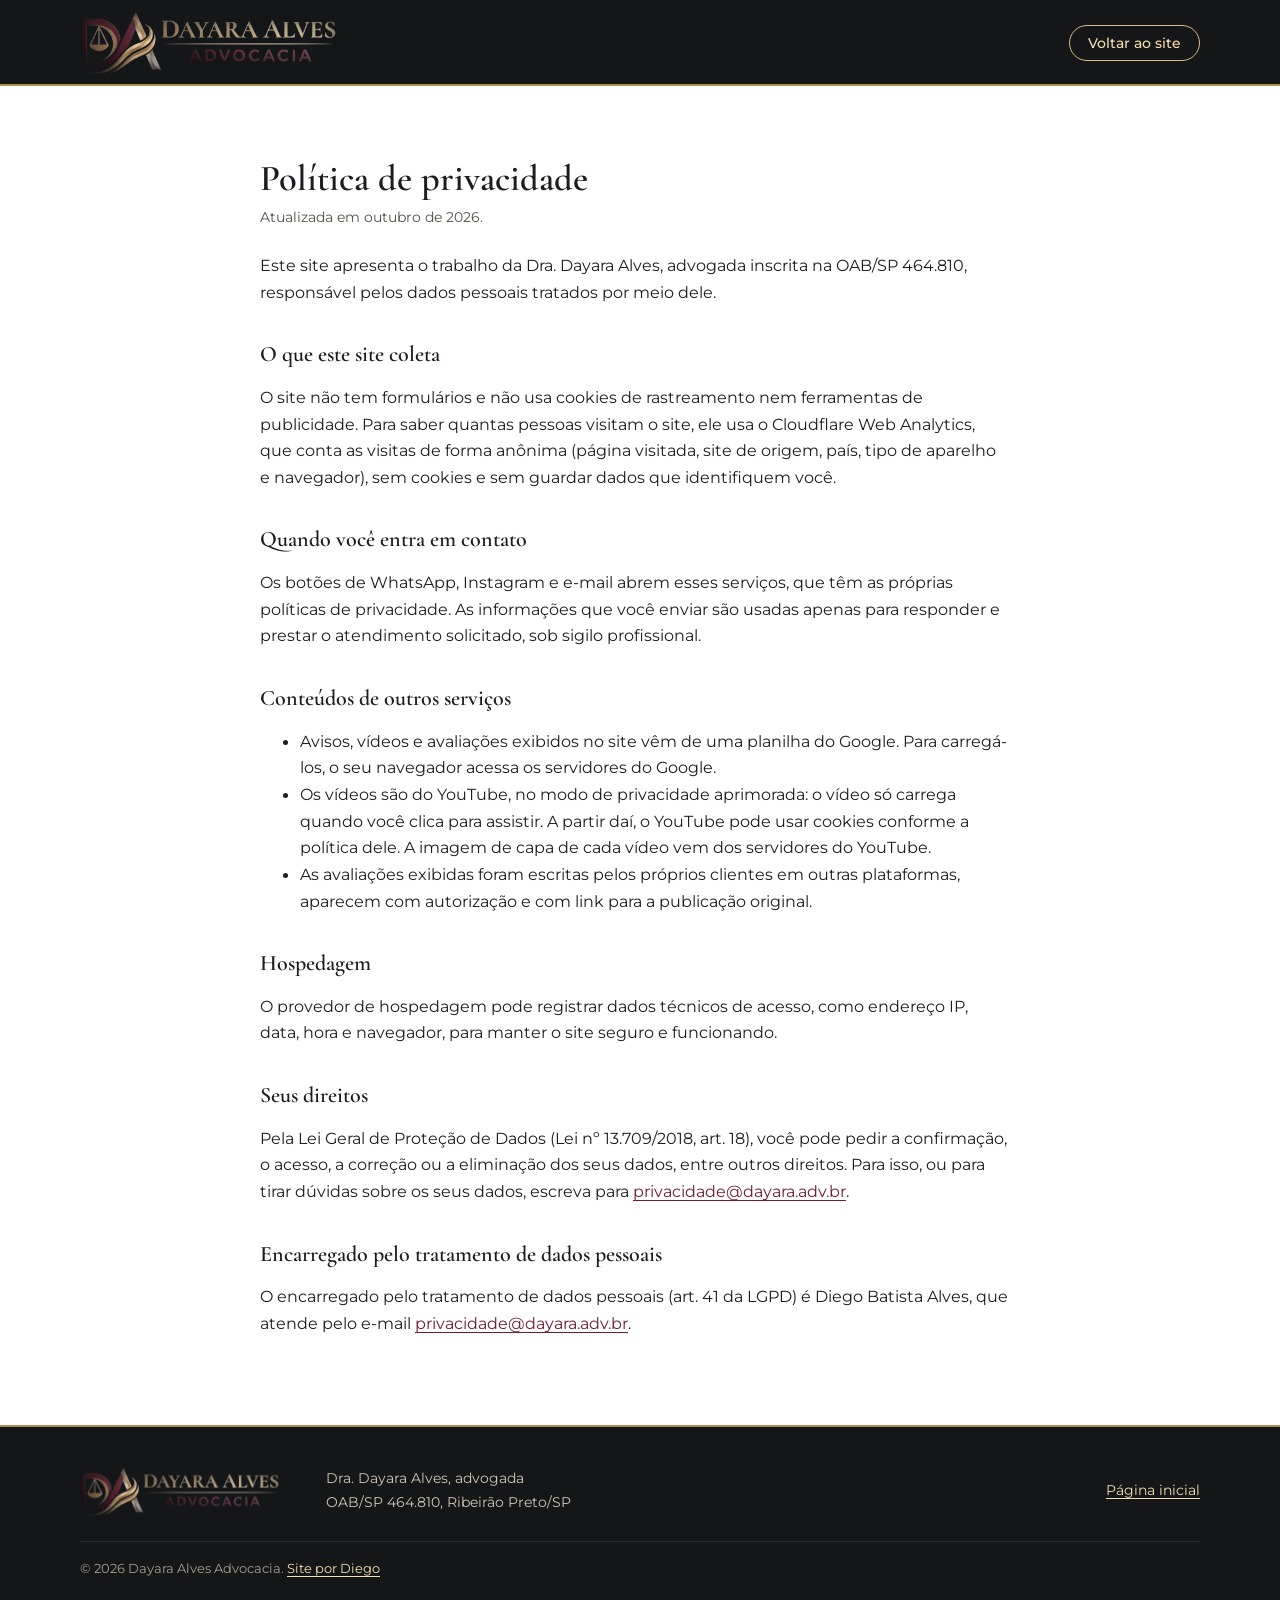
==== commit 73cbe5f9: "Coloca o encarregado da LGPD na política de privacidade" ====
--- a/politica-de-privacidade.html
+++ b/politica-de-privacidade.html
@@ -65,6 +65,12 @@
       <h2>Seus direitos</h2>
       <!-- esses pedidos chegam só pelo e-mail de privacidade (emailPrivacidade do config.js), que quem cuida sou eu. não coloquei whatsapp aqui de propósito -->
       <p>Pela Lei Geral de Proteção de Dados (Lei nº 13.709/2018, art. 18), você pode pedir a confirmação, o acesso, a correção ou a eliminação dos seus dados, entre outros direitos. <span class="se-privacidade">Para isso, ou para tirar dúvidas sobre os seus dados, escreva para <a href="#" data-link="emailPrivacidade" data-campo="emailPrivacidade" data-ocultar=".se-privacidade" data-rotulo="e-mail de privacidade"></a>.</span></p>
+
+      <!-- o nome vem do encarregadoNome do config.js. a ANPD exige nome e contato do encarregado no site. se o campo ficar vazio, essa parte some inteira -->
+      <div class="se-encarregado">
+        <h2>Encarregado pelo tratamento de dados pessoais</h2>
+        <p>O encarregado pelo tratamento de dados pessoais (art. 41 da LGPD) é <span data-campo="encarregadoNome" data-ocultar=".se-encarregado" data-rotulo="nome do encarregado"></span>, que atende pelo e-mail <a href="#" data-link="emailPrivacidade" data-campo="emailPrivacidade" data-ocultar=".se-encarregado" data-rotulo="e-mail de privacidade"></a>.</p>
+      </div>
     </div>
   </main>
 
